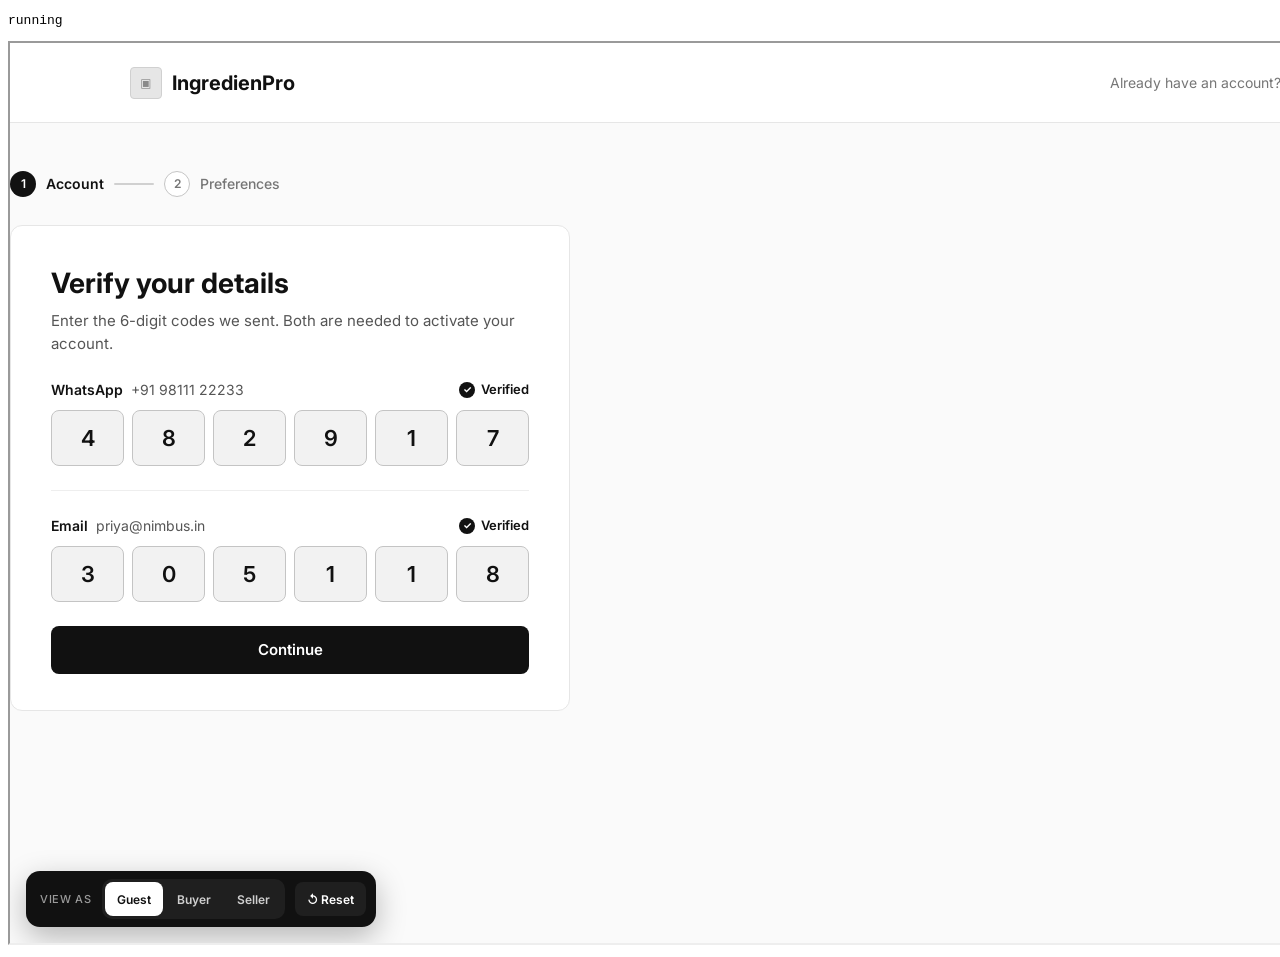
==== tools/enqtest.html @ 8109af30 "Enquiry panel, one chat per seller, design sync, profile pictures, multi-product fix" ====
<!doctype html><meta charset="utf-8"><title>enqtest</title><pre id="out">running</pre>
<iframe id="f" style="width:1440px;height:900px"></iframe>
<script>
/* End-to-end check of: registration → accurate account data, empty My enQ until
   you send, one chat per seller with several enquiries, the enquiry panel and
   jump-to-enquiry, seller accept, dashboards, profile pictures, role switch.
   Serve the folder and open tools/enqtest.html; results print as JSON. */
const sleep=ms=>new Promise(r=>setTimeout(r,ms)); const res={}; const errs=[];
const F=document.getElementById('f'); const W=()=>F.contentWindow, D=()=>F.contentDocument;
const q=s=>D().querySelector(s), qa=s=>[...D().querySelectorAll(s)], byName=n=>D().querySelector('[data-name="'+n+'"]');
async function until(fn,t=6000){const s=Date.now();while(Date.now()-s<t){try{const v=fn();if(v)return v;}catch(e){}await sleep(80);}return null;}
function click(el){ if(!el) throw new Error('click on nothing'); el.dispatchEvent(new (W().MouseEvent)('click',{bubbles:true,cancelable:true})); }
function type(el,v){ el.textContent=v; el.dispatchEvent(new (W().Event)('input',{bubbles:true})); }
function key(el,k){ el.dispatchEvent(new (W().KeyboardEvent)('keydown',{key:k,bubbles:true})); }
async function go(h){ W().location.hash=h; await sleep(1000); }
const S=()=>W().eval('Store');
async function step(name,fn){ try{ await fn(); }catch(e){ res[name+'_ERROR']=String(e&&e.message||e); } }
(async()=>{
  localStorage.clear(); sessionStorage.clear();
  F.src='../index.html#/'; await until(()=>D() && D().querySelector('.screen'));
  W().addEventListener('error',e=>errs.push(e.message)); const ce=W().console.error; W().console.error=(...a)=>{errs.push(a.map(String).join(' ').slice(0,200)); ce.apply(W().console,a);};
  res.rolebar=!!q('.rolebar [data-role="seller"]'); res.flowSidebarGone=!q('.flownav');

  await step('register',async()=>{
    await go('#/register/buyer');
    await until(()=>[...D().querySelectorAll('div')].some(d=>!d.children.length&&d.textContent.trim()==='Your name'));
    const card=D();
    const setField=(label,val)=>{ const lab=[...card.querySelectorAll('div')].find(d=>!d.children.length&&d.textContent.trim()===label); const f=lab.closest('[data-name^="Field"]')||lab.parentElement; const e=f.querySelector('.editable'); type(e,val); };
    setField('Your name','Priya Menon'); setField('Company name','Nimbus Foods Pvt Ltd'); setField('WhatsApp number','98111 22233'); setField('Work email','priya@nimbus.in');
    click(byName('Button / Continue')); await sleep(1000);
    res.afterForm=W().location.hash;
    const cont=await until(()=>byName('Button / Continue')); click(cont); await sleep(1000);
    res.afterVerify=W().location.hash;
    click(await until(()=>byName('Button / Start sourcing'))); await sleep(1000);
    res.afterPrefs=W().location.hash;
    const acc=S().db.accounts.buyer; res.account={name:acc.name,company:acc.company,phone:acc.phone,email:acc.email,interests:acc.interests,locations:acc.locations};
  });

  await step('emptyMyEnq',async()=>{
    await go('#/myenq');
    res.myenqEmpty=!!q('.empty-note') && qa('[data-conv]').length===0; res.myenqEmptyText=(q('.empty-note')||{}).textContent;
    res.navShowsCompany=(byName('Navigation bar')||D()).textContent.includes('Nimbus');
  });

  const sendTo=async(sellerId,product,qty,from)=>{
    if(from==='find'){ await go('#/find'); await until(()=>qa('[data-seller-id]').length); const row=qa('[data-name="Seller list"] > [data-seller-id]').find(r=>r.dataset.sellerId===sellerId); click(row.querySelector('[data-name="Btn / Send enquiry"]')); }
    let m=await until(()=>q('.overlay [data-name="Modal / Send enquiry"]'));
    let eds=[...m.querySelectorAll('.editable')]; type(eds[0],product); key(eds[0],'Enter'); await sleep(900);
    m=await until(()=>q('.overlay [data-name="Modal / Send enquiry"]')); eds=[...m.querySelectorAll('.editable')];
    type(eds[1],qty);
    // similar sellers off, so exactly one seller gets it
    const tog=m.querySelector('[data-name="Similar sellers"] [data-name="Toggle row"]'); if(tog && S()) { click(tog); await sleep(900); m=await until(()=>q('.overlay [data-name="Modal / Send enquiry"]')); eds=[...m.querySelectorAll('.editable')]; if(eds[1] && !eds[1].textContent) type(eds[1],qty); }
    res['footer_'+qty]=(m.querySelector('[data-name="Footer"]')||{}).textContent.slice(0,90);
    click(m.querySelector('[data-name="Button / Send enquiry"]')); await sleep(1300);
  };

  await step('firstEnquiry',async()=>{
    await sendTo('srilakshmi','Turmeric Powder','2','find');
    res.hash1=W().location.hash;
    const convs=S().db.conversations; res.convCount1=convs.length; res.enq1=convs[0]&&convs[0].enquiries.map(e=>e.id+':'+e.status);
    res.chatScreen1=(q('.screen')||{}).dataset && q('.screen').dataset.id;
    res.panel1=qa('.enq-panel .ep-item').length; res.panelStatus1=(q('.enq-panel .ep-pill')||{}).textContent;
    res.composerLocked=!q('.composer-input');
  });

  await step('secondEnquirySameSeller',async()=>{
    const btn=[...qa('.enq-panel .ep-btn')].find(b=>/Send another enquiry/.test(b.textContent)); click(btn);
    await sendTo('srilakshmi','Chilli Powder Teja S17','5');
    const convs=S().db.conversations; res.convCount2=convs.length; res.enq2=convs[0].enquiries.map(e=>e.id+':'+e.status);
    res.panel2=qa('.enq-panel .ep-item').map(i=>i.querySelector('.ep-ref').textContent+' '+i.querySelector('.ep-pill').textContent);
    res.cardsInChat=qa('.enq-card').map(c=>c.dataset.enq);
    res.focusedOnNew=(q('.ep-item.current')||{}).dataset && q('.ep-item.current').dataset.enq;
  });

  await step('sellerSide',async()=>{
    click(q('.rolebar [data-role="seller"]')); await sleep(1000);
    const sel=q('.rolebar select'); sel.value='srilakshmi'; sel.dispatchEvent(new (W().Event)('change',{bubbles:true})); await sleep(1300);
    res.sellerAs=S().db.accounts.seller.company; res.sellerLanding=W().location.hash;
    await go('#/hub');
    const tile=byName('Tile / Enquiries received'); res.hubEnquiries=tile && tile.textContent.replace(/\s+/g,' ').slice(0,60);
    res.hubViews=(byName('Tile / Profile views (30d)')||{}).textContent.replace(/\s+/g,' ').slice(0,50);
    res.hubNeedsAttention=qa('[data-name="Card / Needs attention"] > [data-name="row"]').length;
    const c=S().db.conversations[0]; await go('#/myenq/'+c.id);
    res.sellerCards=qa('.enq-card').length; res.sellerAcceptBtns=qa('.enq-card .ep-btn').filter(b=>b.textContent==='Accept').length;
    const accept=qa('.enq-card[data-enq="ENQ-1001"] .ep-btn').find(b=>b.textContent==='Accept'); click(accept); await sleep(1400);
    res.afterAccept=S().db.conversations[0].enquiries.map(e=>e.id+':'+e.status); res.convStatus=S().db.conversations[0].status;
    res.sellerComposer=!!q('.composer-input'); res.sellerPanel=qa('.enq-panel .ep-item').map(i=>i.querySelector('.ep-ref').textContent+' '+i.querySelector('.ep-pill').textContent);
  });

  await step('buyerChat',async()=>{
    click(q('.rolebar [data-role="buyer"]')); await sleep(900);
    const c=S().db.conversations[0]; await go('#/myenq/'+c.id);
    res.buyerComposer=!!q('.composer-input');
    const inp=q('.composer-input'); type(inp,'Hello, please share COA'); key(inp,'Enter'); await sleep(1000);
    res.msgStored=S().db.conversations[0].messages.filter(m=>m.k==='text').map(m=>m.text);
    const item=q('.enq-panel .ep-item[data-enq="ENQ-1001"]'); click(item); await sleep(700);
    const card=q('.enq-card[data-enq="ENQ-1001"]'); res.flash=!!card.querySelector('.enq-flash'); res.currentAfterClick=q('.ep-item.current').dataset.enq;
    const r=card.getBoundingClientRect(); res.cardInView=r.top>=-10 && r.top< F.clientHeight;
    res.notifToSeller=S().db.notifications.filter(n=>n.to==='seller:srilakshmi').map(n=>n.title);
  });

  await step('overviewAndSettings',async()=>{
    await go('#/overview');
    res.overview=!!q('.ov'); res.ovTiles=qa('.ov-tile strong').map(x=>x.textContent); res.ovRows=qa('.ov-tr:not(.ov-th)').length; res.ovGreeting=(q('.ov-head h1')||{}).textContent;
    res.sidebarOverview=!!q('[data-name^="Item / Overview"]');
    await go('#/settings');
    res.settingsName=[...qa('.editable')].map(e=>e.textContent).filter(Boolean).slice(0,3);
    res.photoCardRows=qa('.photo-card .pc-row').length;
    const png='[data-uri]';
    S().setPhoto('buyer:'+S().db.accounts.buyer.id, png); await go('#/overview');
    res.navAvatarPhoto=!!q('[data-name="Navigation bar"] .has-photo');
  });

  await step('sellerSettings',async()=>{
    click(q('.rolebar [data-role="seller"]')); await sleep(1000);
    await go('#/settings'); res.sellerPhotoRows=qa('.photo-card .pc-row').length;
    await go('#/settings/preview'); res.previewCover=!!q('.pv-cover');
  });

  await step('panelCurrent',async()=>{
    click(q('.rolebar [data-role="buyer"]')); await sleep(900);
    const c=S().db.conversations[0]; await go('#/myenq/'+c.id+'?enq=ENQ-1002'); await sleep(1500);
    res.currentAfterDeepLink=(q('.ep-item.current')||{dataset:{}}).dataset.enq;
    res.noSampleNotes=!qa('.enq-card').some(x=>/Steam sterilised|Monthly repeat order/.test(x.innerText));  // innerText: hidden rows don't count
  });

  await step('sellerRegistration',async()=>{
    click(q('.rolebar [data-role="guest"]')); await sleep(900);
    await go('#/register/seller');
    const card=byName('Body')||D();
    const setField=(label,val)=>{ const lab=[...card.querySelectorAll('div')].find(d=>!d.children.length&&d.textContent.trim()===label); if(!lab) return; const f=lab.closest('[data-name^="Field"]')||lab.parentElement; const e=f.querySelector('.editable'); if(e) type(e,val); };
    setField('Your name','Ravi Kumar'); setField('Company name','Kaveri Spice Co'); setField('WhatsApp number','98450 77788'); setField('Work email','ravi@kaveri.in');
    click(byName('Button / Continue')); await sleep(1000); res.sr1=W().location.hash;
    click(await until(()=>byName('Button / Verify and continue'))); await sleep(1000); res.sr2=W().location.hash;
    click(await until(()=>byName('Button / Continue'))); await sleep(1000); res.sr3=W().location.hash;
    click(await until(()=>byName('Button / Run verification check'))); await sleep(3800); res.sr4=W().location.hash;
    click(await until(()=>byName('Button / Continue'))); await sleep(1000); res.sr5=W().location.hash;
    const ps=await until(()=>q('[data-name="Product search"] .editable')); type(ps,'turmeric'); await sleep(900); const sg=await until(()=>q('.suggest-pop [data-name^="Suggestion /"]')); click(sg); await sleep(1200); res.srAdded=W().location.hash;
    click(await until(()=>byName('Button / Continue to plan'))); await sleep(1000); res.sr6=W().location.hash;
    click(await until(()=>byName('Button / Submit for review'))); await sleep(4200); res.sr7=W().location.hash;
    const pay=await until(()=>q('[data-name^="Button / Pay"]')); click(pay); await sleep(1000);
    click(await until(()=>byName('Button / Open Seller Hub'))); await sleep(1400);
    res.srFinal=W().location.hash; const a=S().db.accounts.seller; res.srAccount={company:a.company,name:a.name,phone:a.phone,type:a.type, registered:S().db.registered.seller===a.id, products:S().seller(a.id).products};
    res.srHeader=(byName('Navigation bar')||D()).innerText.includes('Kaveri');
    res.srSwitcher=[...q('.rolebar select').options].slice(0,1).map(o=>o.textContent);
    await go('#/settings'); res.srSettings=[...qa('.editable')].map(e=>e.textContent).filter(Boolean).slice(0,2);
  });

  res.errors=errs.slice(0,10);
  document.getElementById('out').textContent=JSON.stringify(res,null,1);
  document.title='done';
})();
</script>
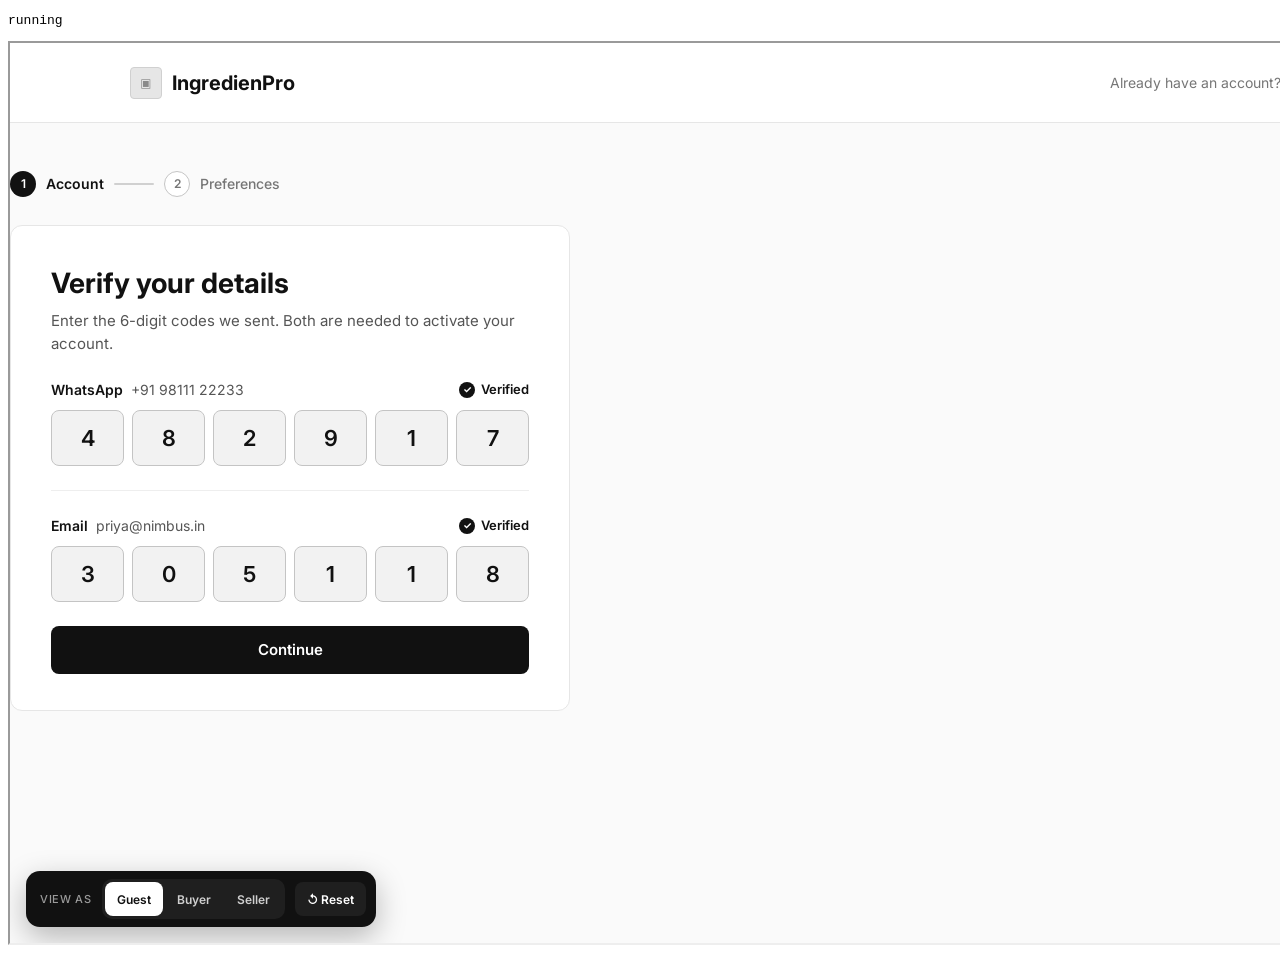
==== commit c12f8b76: "Update IngredienPro app" ====
--- a/tools/enqtest.html
+++ b/tools/enqtest.html
@@ -48,8 +48,8 @@
     let eds=[...m.querySelectorAll('.editable')]; type(eds[0],product); key(eds[0],'Enter'); await sleep(900);
     m=await until(()=>q('.overlay [data-name="Modal / Send enquiry"]')); eds=[...m.querySelectorAll('.editable')];
     type(eds[1],qty);
-    // similar sellers off, so exactly one seller gets it
-    const tog=m.querySelector('[data-name="Similar sellers"] [data-name="Toggle row"]'); if(tog && S()) { click(tog); await sleep(900); m=await until(()=>q('.overlay [data-name="Modal / Send enquiry"]')); eds=[...m.querySelectorAll('.editable')]; if(eds[1] && !eds[1].textContent) type(eds[1],qty); }
+    // "Also send to similar sellers" is opt-in and starts unticked, so exactly one seller gets it
+    res['similarOptIn_'+qty]=m.querySelector('[data-name="Similar sellers"] [data-name="Toggle row"]').getAttribute('aria-checked')==='false';
     res['footer_'+qty]=(m.querySelector('[data-name="Footer"]')||{}).textContent.slice(0,90);
     click(m.querySelector('[data-name="Button / Send enquiry"]')); await sleep(1300);
   };
